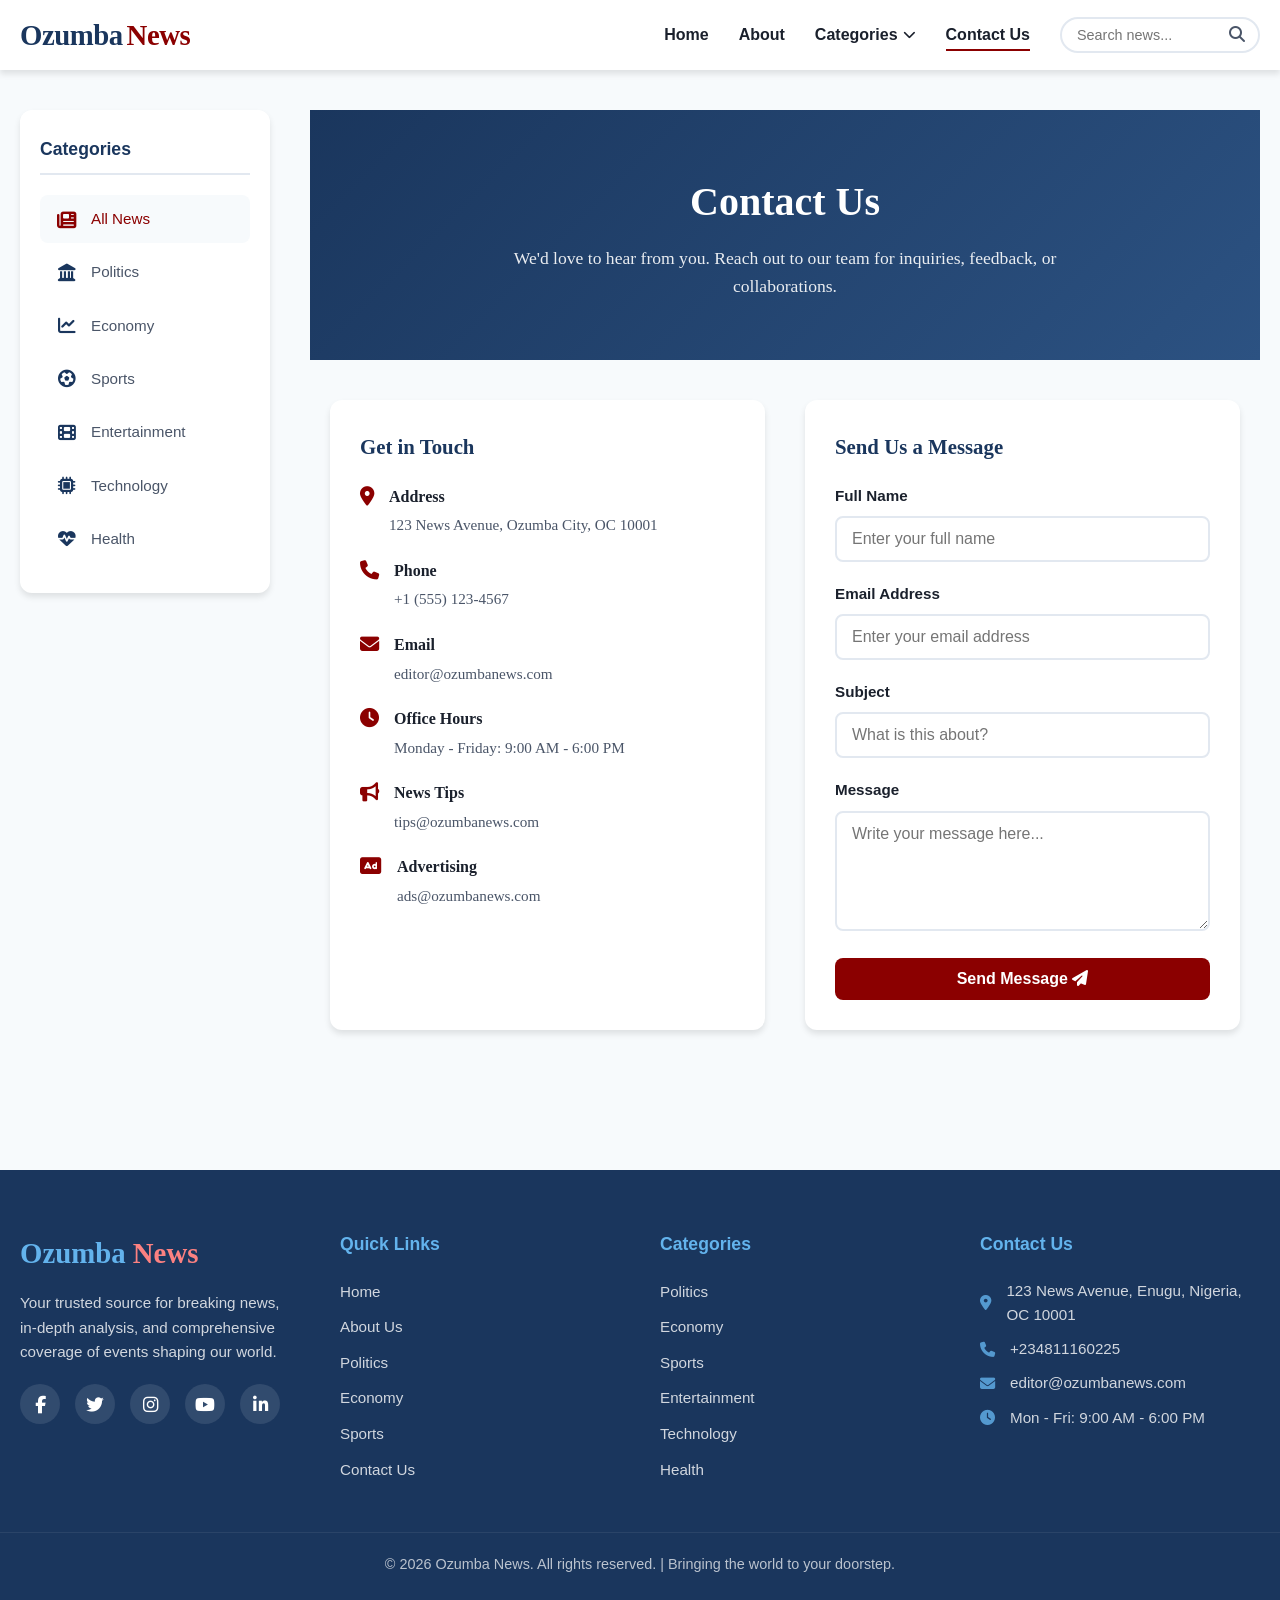
==== contact.html @ f5d657fe "initial commit" ====
<!DOCTYPE html>
<html lang="en">
<head>
    <meta charset="UTF-8">
    <meta name="viewport" content="width=device-width, initial-scale=1.0">
    <meta name="description" content="Ozumba News - Your trusted source for breaking news and comprehensive coverage">
    <title>Contact Us | Ozumba News</title>
    <!-- Font Awesome for Icons -->
    <link rel="stylesheet" href="https://cdnjs.cloudflare.com/ajax/libs/font-awesome/6.4.0/css/all.min.css">
    <!-- Custom Stylesheet -->
    <link rel="stylesheet" href="styles.css">
</head>
<body>
    <!-- ============================================
     HEADER SECTION - Navigation Bar
     ============================================ -->
    <header class="header">
        <div class="header-container">
            <!-- Logo -->
            <a href="index.html" class="logo">
                <span class="logo-ozumba">Ozumba</span>
                <span class="logo-news">News</span>
            </a>

            <!-- Navigation Menu -->
            <nav>
                <ul class="nav-menu">
                    
                    <li class="nav-item"><a href="index.html" class="nav-link ">Home</a></li>
                    <li class="nav-item"><a href="about.html" class="nav-link ">About</a></li>
                    <li class="nav-item dropdown">
                        <a href="#" class="nav-link dropdown-toggle ">
                            Categories <i class="fas fa-chevron-down"></i>
                        </a>
                        <ul class="dropdown-menu">
                            <li><a href="politics.html" class="dropdown-item">Politics</a></li>
                            <li><a href="economy.html" class="dropdown-item">Economy</a></li>
                            <li><a href="sports.html" class="dropdown-item">Sports</a></li>
                            <li><a href="entertainment.html" class="dropdown-item">Entertainment</a></li>
                            <li><a href="technology.html" class="dropdown-item">Technology</a></li>
                            <li><a href="health.html" class="dropdown-item">Health</a></li>
                        </ul>
                    </li>
                    <li class="nav-item"><a href="contact.html" class="nav-link active">Contact Us</a></li>
                    <!-- Search Box -->
                    <li class="nav-item search-box">
                        <input type="text" class="search-input" placeholder="Search news...">
                        <button class="search-btn"><i class="fas fa-search"></i></button>
                    </li>
                </ul>
            </nav>

            <!-- Hamburger Menu Button (Mobile) -->
            <button class="hamburger" aria-label="Toggle menu">
                <span></span>
                <span></span>
                <span></span>
            </button>
        </div>
    </header>

    

    <!-- ============================================
     MAIN CONTENT AREA
     ============================================ -->
    <div class="main-layout" id="latest-news">
        <!-- ============================================
     SIDEBAR SECTION - Category Navigation
     ============================================ -->
                <aside class="sidebar">
                    <h3 class="sidebar-title">Categories</h3>
                    <ul class="sidebar-menu">
                        
                    <li class="sidebar-item">
                        <a href="index.html" class="sidebar-link active">
                            <i class="fas fa-newspaper"></i>
                            <span>All News</span>
                        </a>
                    </li>
                    <li class="sidebar-item">
                        <a href="politics.html" class="sidebar-link ">
                            <i class="fas fa-landmark"></i>
                            <span>Politics</span>
                        </a>
                    </li>
                    <li class="sidebar-item">
                        <a href="economy.html" class="sidebar-link ">
                            <i class="fas fa-chart-line"></i>
                            <span>Economy</span>
                        </a>
                    </li>
                    <li class="sidebar-item">
                        <a href="sports.html" class="sidebar-link ">
                            <i class="fas fa-futbol"></i>
                            <span>Sports</span>
                        </a>
                    </li>
                    <li class="sidebar-item">
                        <a href="entertainment.html" class="sidebar-link ">
                            <i class="fas fa-film"></i>
                            <span>Entertainment</span>
                        </a>
                    </li>
                    <li class="sidebar-item">
                        <a href="technology.html" class="sidebar-link ">
                            <i class="fas fa-microchip"></i>
                            <span>Technology</span>
                        </a>
                    </li>
                    <li class="sidebar-item">
                        <a href="health.html" class="sidebar-link ">
                            <i class="fas fa-heartbeat"></i>
                            <span>Health</span>
                        </a>
                    </li>
                    </ul>
                </aside>

        <main class="content-area">
            <!-- Contact Page Banner -->
<div class="page-banner">
    <h1>Contact Us</h1>
    <p>We'd love to hear from you. Reach out to our team for inquiries, feedback, or collaborations.</p>
</div>

<div class="contact-grid">
    <!-- Contact Information -->
    <div class="contact-info">
        <h3>Get in Touch</h3>

        <div class="contact-detail">
            <i class="fas fa-map-marker-alt"></i>
            <div>
                <strong>Address</strong>
                <span>123 News Avenue, Ozumba City, OC 10001</span>
            </div>
        </div>

        <div class="contact-detail">
            <i class="fas fa-phone"></i>
            <div>
                <strong>Phone</strong>
                <span>+1 (555) 123-4567</span>
            </div>
        </div>

        <div class="contact-detail">
            <i class="fas fa-envelope"></i>
            <div>
                <strong>Email</strong>
                <span>editor@ozumbanews.com</span>
            </div>
        </div>

        <div class="contact-detail">
            <i class="fas fa-clock"></i>
            <div>
                <strong>Office Hours</strong>
                <span>Monday - Friday: 9:00 AM - 6:00 PM</span>
            </div>
        </div>

        <div class="contact-detail">
            <i class="fas fa-bullhorn"></i>
            <div>
                <strong>News Tips</strong>
                <span>tips@ozumbanews.com</span>
            </div>
        </div>

        <div class="contact-detail">
            <i class="fas fa-ad"></i>
            <div>
                <strong>Advertising</strong>
                <span>ads@ozumbanews.com</span>
            </div>
        </div>
    </div>

    <!-- Contact Form -->
    <div class="contact-form">
        <h3 style="font-size: 1.3rem; color: var(--primary-blue); margin-bottom: 20px;">Send Us a Message</h3>
        <form>
            <div class="form-group">
                <label for="name">Full Name</label>
                <input type="text" id="name" name="name" placeholder="Enter your full name" required>
            </div>
            <div class="form-group">
                <label for="email">Email Address</label>
                <input type="email" id="email" name="email" placeholder="Enter your email address" required>
            </div>
            <div class="form-group">
                <label for="subject">Subject</label>
                <input type="text" id="subject" name="subject" placeholder="What is this about?" required>
            </div>
            <div class="form-group">
                <label for="message">Message</label>
                <textarea id="message" name="message" placeholder="Write your message here..." required></textarea>
            </div>
            <button type="submit" class="submit-btn">Send Message <i class="fas fa-paper-plane"></i></button>
        </form>
    </div>
</div>
        </main>
    </div>

    <!-- ============================================
     FOOTER SECTION
     ============================================ -->
    <footer class="footer">
        <div class="footer-container">
            <!-- Brand Section -->
            <div class="footer-brand">
                <div class="footer-logo">
                    <span style="color: #63b3ed;">Ozumba</span>
                    <span style="color: #fc8181;">News</span>
                </div>
                <p class="footer-desc">
                    Your trusted source for breaking news, in-depth analysis, and comprehensive coverage of events shaping our world.
                </p>
                <div class="social-links">
                    <a href="#" class="social-link" aria-label="Facebook"><i class="fab fa-facebook-f"></i></a>
                    <a href="#" class="social-link" aria-label="Twitter"><i class="fab fa-twitter"></i></a>
                    <a href="#" class="social-link" aria-label="Instagram"><i class="fab fa-instagram"></i></a>
                    <a href="#" class="social-link" aria-label="YouTube"><i class="fab fa-youtube"></i></a>
                    <a href="#" class="social-link" aria-label="LinkedIn"><i class="fab fa-linkedin-in"></i></a>
                </div>
            </div>

            <!-- Quick Links -->
            <div class="footer-section">
                <h4>Quick Links</h4>
                <ul class="footer-links">
                    <li><a href="index.html">Home</a></li>
                    <li><a href="about.html">About Us</a></li>
                    <li><a href="politics.html">Politics</a></li>
                    <li><a href="economy.html">Economy</a></li>
                    <li><a href="sports.html">Sports</a></li>
                    <li><a href="contact.html">Contact Us</a></li>
                </ul>
            </div>

            <!-- Categories -->
            <div class="footer-section">
                <h4>Categories</h4>
                <ul class="footer-links">
                    <li><a href="politics.html">Politics</a></li>
                    <li><a href="economy.html">Economy</a></li>
                    <li><a href="sports.html">Sports</a></li>
                    <li><a href="entertainment.html">Entertainment</a></li>
                    <li><a href="technology.html">Technology</a></li>
                    <li><a href="health.html">Health</a></li>
                </ul>
            </div>

            <!-- Contact Info -->
            <div class="footer-section footer-contact">
                <h4>Contact Us</h4>
                <p><i class="fas fa-map-marker-alt"></i> 123 News Avenue, Enugu, Nigeria, OC 10001</p>
                <p><i class="fas fa-phone"></i> +234811160225</p>
                <p><i class="fas fa-envelope"></i> editor@ozumbanews.com</p>
                <p><i class="fas fa-clock"></i> Mon - Fri: 9:00 AM - 6:00 PM</p>
            </div>
        </div>

        <!-- Footer Bottom -->
        <div class="footer-bottom">
            <p>&copy; 2026 Ozumba News. All rights reserved. | Bringing the world to your doorstep.</p>
        </div>
    </footer>

    <!-- JavaScript -->
    <script src="script.js"></script>
</body>
</html>
---- styles.css ----
/* ============================================
   OZUMBA NEWS - COMPLETE NEWSPAPER WEBSITE
   ============================================ */

/* CSS Variables for consistent theming */
:root {
    --primary-blue: #1a365d;
    --primary-red: #8b0000;
    --accent-blue: #2c5282;
    --accent-red: #c53030;
    --light-bg: #f7fafc;
    --dark-text: #1a202c;
    --gray-text: #4a5568;
    --light-gray: #e2e8f0;
    --white: #ffffff;
    --shadow: 0 4px 6px rgba(0, 0, 0, 0.1);
    --shadow-lg: 0 10px 25px rgba(0, 0, 0, 0.15);
    --transition: all 0.3s ease;
}

/* Reset and Base Styles */
* {
    margin: 0;
    padding: 0;
    box-sizing: border-box;
}

html {
    scroll-behavior: smooth;
}

body {
    font-family: 'Georgia', 'Times New Roman', serif;
    line-height: 1.6;
    color: var(--dark-text);
    background-color: var(--light-bg);
}

a {
    text-decoration: none;
    color: inherit;
    transition: var(--transition);
}

img {
    max-width: 100%;
    height: auto;
    display: block;
}

/* ============================================
   HEADER SECTION
   ============================================ */
.header {
    background: var(--white);
    box-shadow: var(--shadow);
    position: sticky;
    top: 0;
    z-index: 1000;
    width: 100%;
}

.header-container {
    max-width: 1400px;
    margin: 0 auto;
    padding: 0 20px;
    display: flex;
    align-items: center;
    justify-content: space-between;
    height: 70px;
}

/* Logo Styling */
.logo {
    font-size: 1.8rem;
    font-weight: 800;
    letter-spacing: -0.5px;
    display: flex;
    align-items: center;
    gap: 4px;
}

.logo-ozumba {
    color: var(--primary-blue);
}

.logo-news {
    color: var(--primary-red);
}

.logo:hover {
    transform: scale(1.02);
}

/* Navigation Menu */
.nav-menu {
    display: flex;
    align-items: center;
    gap: 30px;
    list-style: none;
}

.nav-link {
    font-size: 1rem;
    font-weight: 600;
    color: var(--dark-text);
    padding: 8px 0;
    position: relative;
    font-family: 'Arial', sans-serif;
}

.nav-link::after {
    content: '';
    position: absolute;
    bottom: 0;
    left: 0;
    width: 0;
    height: 2px;
    background: var(--primary-red);
    transition: var(--transition);
}

.nav-link:hover::after,
.nav-link.active::after {
    width: 100%;
}

.nav-link:hover {
    color: var(--primary-red);
}

/* Dropdown Menu */
.dropdown {
    position: relative;
}

.dropdown-toggle {
    display: flex;
    align-items: center;
    gap: 5px;
    cursor: pointer;
}

.dropdown-toggle i {
    font-size: 0.8rem;
    transition: var(--transition);
}

.dropdown:hover .dropdown-toggle i {
    transform: rotate(180deg);
}

.dropdown-menu {
    position: absolute;
    top: 100%;
    left: 0;
    background: var(--white);
    min-width: 200px;
    box-shadow: var(--shadow-lg);
    border-radius: 8px;
    padding: 10px 0;
    opacity: 0;
    visibility: hidden;
    transform: translateY(10px);
    transition: var(--transition);
    list-style: none;
    margin-top: 10px;
}

.dropdown:hover .dropdown-menu {
    opacity: 1;
    visibility: visible;
    transform: translateY(0);
}

.dropdown-item {
    display: block;
    padding: 10px 20px;
    font-size: 0.95rem;
    color: var(--dark-text);
    font-family: 'Arial', sans-serif;
    transition: var(--transition);
}

.dropdown-item:hover {
    background: var(--light-bg);
    color: var(--primary-red);
    padding-left: 25px;
}

/* Search Box */
.search-box {
    position: relative;
    display: flex;
    align-items: center;
}

.search-input {
    border: 2px solid var(--light-gray);
    border-radius: 25px;
    padding: 8px 40px 8px 15px;
    width: 200px;
    font-size: 0.9rem;
    outline: none;
    transition: var(--transition);
    font-family: 'Arial', sans-serif;
}

.search-input:focus {
    border-color: var(--primary-blue);
    width: 250px;
}

.search-btn {
    position: absolute;
    right: 5px;
    background: none;
    border: none;
    color: var(--gray-text);
    cursor: pointer;
    padding: 5px 10px;
    font-size: 1rem;
}

.search-btn:hover {
    color: var(--primary-blue);
}

/* Hamburger Menu (Mobile) */
.hamburger {
    display: none;
    flex-direction: column;
    gap: 5px;
    cursor: pointer;
    padding: 5px;
    background: none;
    border: none;
}

.hamburger span {
    display: block;
    width: 25px;
    height: 3px;
    background: var(--dark-text);
    border-radius: 3px;
    transition: var(--transition);
}

.hamburger.active span:nth-child(1) {
    transform: rotate(45deg) translate(5px, 5px);
}

.hamburger.active span:nth-child(2) {
    opacity: 0;
}

.hamburger.active span:nth-child(3) {
    transform: rotate(-45deg) translate(7px, -6px);
}

/* ============================================
   HERO SECTION
   ============================================ */
.hero-section {
    position: relative;
    height: 500px;
    overflow: hidden;
    display: flex;
    align-items: center;
    justify-content: center;
}

.hero-bg {
    position: absolute;
    top: 0;
    left: 0;
    width: 100%;
    height: 100%;
    object-fit: cover;
    filter: brightness(0.4);
}

.hero-overlay {
    position: absolute;
    top: 0;
    left: 0;
    width: 100%;
    height: 100%;
    background: linear-gradient(135deg, rgba(26, 54, 93, 0.8) 0%, rgba(139, 0, 0, 0.6) 100%);
}

.hero-content {
    position: relative;
    z-index: 2;
    text-align: center;
    color: var(--white);
    max-width: 800px;
    padding: 0 20px;
}

.hero-title {
    font-size: 3rem;
    font-weight: 800;
    margin-bottom: 15px;
    text-shadow: 2px 2px 4px rgba(0,0,0,0.3);
    line-height: 1.2;
}

.hero-title .ozumba { color: #63b3ed; }
.hero-title .news { color: #fc8181; }

.hero-subtitle {
    font-size: 1.2rem;
    font-weight: 400;
    opacity: 0.9;
    max-width: 600px;
    margin: 0 auto;
    line-height: 1.6;
}

.hero-cta {
    display: inline-block;
    margin-top: 25px;
    padding: 12px 30px;
    background: var(--primary-red);
    color: var(--white);
    border-radius: 30px;
    font-weight: 600;
    font-family: 'Arial', sans-serif;
    transition: var(--transition);
    border: 2px solid transparent;
}

.hero-cta:hover {
    background: transparent;
    border-color: var(--white);
    transform: translateY(-2px);
}

/* ============================================
   MAIN LAYOUT (Sidebar + Content)
   ============================================ */
.main-layout {
    max-width: 1400px;
    margin: 0 auto;
    padding: 40px 20px;
    display: grid;
    grid-template-columns: 250px 1fr;
    gap: 40px;
}

/* ============================================
   SIDEBAR SECTION
   ============================================ */
.sidebar {
    background: var(--white);
    border-radius: 12px;
    padding: 25px 20px;
    box-shadow: var(--shadow);
    height: fit-content;
    position: sticky;
    top: 90px;
}

.sidebar-title {
    font-size: 1.1rem;
    font-weight: 700;
    color: var(--primary-blue);
    margin-bottom: 20px;
    padding-bottom: 10px;
    border-bottom: 2px solid var(--light-gray);
    font-family: 'Arial', sans-serif;
}

.sidebar-menu {
    list-style: none;
}

.sidebar-item {
    margin-bottom: 5px;
}

.sidebar-link {
    display: flex;
    align-items: center;
    gap: 12px;
    padding: 12px 15px;
    border-radius: 8px;
    font-size: 0.95rem;
    font-weight: 500;
    color: var(--gray-text);
    transition: var(--transition);
    font-family: 'Arial', sans-serif;
}

.sidebar-link i {
    font-size: 1.1rem;
    width: 24px;
    text-align: center;
    color: var(--primary-blue);
    transition: var(--transition);
}

.sidebar-link:hover,
.sidebar-link.active {
    background: var(--light-bg);
    color: var(--primary-red);
}

.sidebar-link:hover i,
.sidebar-link.active i {
    color: var(--primary-red);
    transform: scale(1.1);
}

/* ============================================
   BODY CONTENT - NEWS CARDS
   ============================================ */
.content-area {
    min-width: 0;
}

.section-header {
    display: flex;
    align-items: center;
    justify-content: space-between;
    margin-bottom: 25px;
    padding-bottom: 15px;
    border-bottom: 3px solid var(--primary-blue);
}

.section-title {
    font-size: 1.5rem;
    font-weight: 700;
    color: var(--primary-blue);
    display: flex;
    align-items: center;
    gap: 10px;
}

.section-title i {
    color: var(--primary-red);
}

.view-all {
    font-size: 0.9rem;
    color: var(--primary-red);
    font-weight: 600;
    font-family: 'Arial', sans-serif;
}

.view-all:hover {
    text-decoration: underline;
}

/* News Grid */
.news-grid {
    display: grid;
    grid-template-columns: repeat(auto-fill, minmax(300px, 1fr));
    gap: 25px;
    margin-bottom: 40px;
}

.news-card {
    background: var(--white);
    border-radius: 12px;
    overflow: hidden;
    box-shadow: var(--shadow);
    transition: var(--transition);
}

.news-card:hover {
    transform: translateY(-5px);
    box-shadow: var(--shadow-lg);
}

.news-image {
    width: 100%;
    height: 200px;
    object-fit: cover;
    transition: var(--transition);
}

.news-card:hover .news-image {
    transform: scale(1.05);
}

.news-image-wrapper {
    overflow: hidden;
    position: relative;
}

.news-category-tag {
    position: absolute;
    top: 15px;
    left: 15px;
    background: var(--primary-red);
    color: var(--white);
    padding: 5px 12px;
    border-radius: 20px;
    font-size: 0.75rem;
    font-weight: 600;
    font-family: 'Arial', sans-serif;
    text-transform: uppercase;
    letter-spacing: 0.5px;
}

.news-body {
    padding: 20px;
}

.news-date {
    font-size: 0.8rem;
    color: var(--gray-text);
    margin-bottom: 8px;
    font-family: 'Arial', sans-serif;
}

.news-headline {
    font-size: 1.1rem;
    font-weight: 700;
    color: var(--dark-text);
    line-height: 1.4;
    margin-bottom: 10px;
}

.news-excerpt {
    font-size: 0.9rem;
    color: var(--gray-text);
    line-height: 1.5;
    margin-bottom: 15px;
}

.read-more {
    display: inline-flex;
    align-items: center;
    gap: 8px;
    color: var(--primary-red);
    font-weight: 600;
    font-size: 0.9rem;
    font-family: 'Arial', sans-serif;
    transition: var(--transition);
}

.read-more:hover {
    gap: 12px;
    color: var(--primary-blue);
}

/* Featured News (Larger Card) */
.featured-news {
    grid-column: span 2;
    display: grid;
    grid-template-columns: 1fr 1fr;
    gap: 0;
}

.featured-news .news-image-wrapper {
    height: 100%;
}

.featured-news .news-image {
    height: 100%;
    min-height: 300px;
}

.featured-news .news-body {
    display: flex;
    flex-direction: column;
    justify-content: center;
    padding: 30px;
}

.featured-news .news-headline {
    font-size: 1.5rem;
}

/* ============================================
   FOOTER SECTION
   ============================================ */
.footer {
    background: var(--primary-blue);
    color: var(--white);
    padding: 60px 0 20px;
    margin-top: 60px;
}

.footer-container {
    max-width: 1400px;
    margin: 0 auto;
    padding: 0 20px;
    display: grid;
    grid-template-columns: repeat(4, 1fr);
    gap: 40px;
}

.footer-brand .footer-logo {
    font-size: 1.8rem;
    font-weight: 800;
    margin-bottom: 15px;
}

.footer-brand .footer-desc {
    font-size: 0.95rem;
    opacity: 0.8;
    line-height: 1.6;
    font-family: 'Arial', sans-serif;
}

.footer-section h4 {
    font-size: 1.1rem;
    font-weight: 700;
    margin-bottom: 20px;
    color: #63b3ed;
    font-family: 'Arial', sans-serif;
}

.footer-links {
    list-style: none;
}

.footer-links li {
    margin-bottom: 10px;
}

.footer-links a {
    font-size: 0.95rem;
    opacity: 0.8;
    transition: var(--transition);
    font-family: 'Arial', sans-serif;
}

.footer-links a:hover {
    opacity: 1;
    color: #fc8181;
    padding-left: 5px;
}

.footer-contact p {
    font-size: 0.95rem;
    opacity: 0.8;
    margin-bottom: 10px;
    display: flex;
    align-items: center;
    gap: 10px;
    font-family: 'Arial', sans-serif;
}

.footer-contact i {
    color: #63b3ed;
    width: 20px;
}

/* Social Media Icons */
.social-links {
    display: flex;
    gap: 15px;
    margin-top: 20px;
}

.social-link {
    width: 40px;
    height: 40px;
    border-radius: 50%;
    background: rgba(255,255,255,0.1);
    display: flex;
    align-items: center;
    justify-content: center;
    font-size: 1.1rem;
    transition: var(--transition);
}

.social-link:hover {
    background: var(--primary-red);
    transform: translateY(-3px);
}

/* Footer Bottom */
.footer-bottom {
    max-width: 1400px;
    margin: 40px auto 0;
    padding: 20px;
    border-top: 1px solid rgba(255,255,255,0.1);
    text-align: center;
    font-size: 0.9rem;
    opacity: 0.7;
    font-family: 'Arial', sans-serif;
}

/* ============================================
   RESPONSIVE DESIGN
   ============================================ */
@media (max-width: 1024px) {
    .main-layout {
        grid-template-columns: 1fr;
    }

    .sidebar {
        position: static;
        display: grid;
        grid-template-columns: repeat(auto-fit, minmax(150px, 1fr));
        gap: 10px;
    }

    .sidebar-menu {
        display: grid;
        grid-template-columns: repeat(auto-fit, minmax(150px, 1fr));
        gap: 5px;
    }

    .featured-news {
        grid-column: span 1;
        grid-template-columns: 1fr;
    }

    .footer-container {
        grid-template-columns: repeat(2, 1fr);
    }
}

@media (max-width: 768px) {
    .header-container {
        height: 60px;
    }

    .logo {
        font-size: 1.4rem;
    }

    .hamburger {
        display: flex;
    }

    .nav-menu {
        position: fixed;
        top: 60px;
        left: -100%;
        width: 100%;
        height: calc(100vh - 60px);
        background: var(--white);
        flex-direction: column;
        padding: 30px 20px;
        gap: 0;
        transition: var(--transition);
        overflow-y: auto;
        box-shadow: var(--shadow-lg);
    }

    .nav-menu.active {
        left: 0;
    }

    .nav-item {
        width: 100%;
        border-bottom: 1px solid var(--light-gray);
    }

    .nav-link {
        display: block;
        padding: 15px 0;
        font-size: 1.1rem;
    }

    .dropdown-menu {
        position: static;
        opacity: 1;
        visibility: visible;
        transform: none;
        box-shadow: none;
        padding: 0 0 0 20px;
        display: none;
    }

    .dropdown.active .dropdown-menu {
        display: block;
    }

    .dropdown-toggle {
        justify-content: space-between;
    }

    .search-box {
        width: 100%;
        margin-top: 15px;
    }

    .search-input {
        width: 100%;
    }

    .search-input:focus {
        width: 100%;
    }

    .hero-section {
        height: 400px;
    }

    .hero-title {
        font-size: 2rem;
    }

    .hero-subtitle {
        font-size: 1rem;
    }

    .news-grid {
        grid-template-columns: 1fr;
    }

    .featured-news .news-image {
        min-height: 200px;
    }

    .footer-container {
        grid-template-columns: 1fr;
        gap: 30px;
    }

    .sidebar {
        display: none; /* Hide sidebar on mobile, use nav instead */
    }

    .main-layout {
        padding: 20px 15px;
    }
}

@media (max-width: 480px) {
    .hero-title {
        font-size: 1.5rem;
    }

    .section-title {
        font-size: 1.2rem;
    }

    .news-headline {
        font-size: 1rem;
    }
}

/* ============================================
   UTILITY CLASSES
   ============================================ */
.container {
    max-width: 1400px;
    margin: 0 auto;
    padding: 0 20px;
}

.text-center { text-align: center; }
.mt-20 { margin-top: 20px; }
.mb-20 { margin-bottom: 20px; }

/* Breaking News Ticker */
.ticker {
    background: var(--primary-red);
    color: var(--white);
    padding: 10px 0;
    overflow: hidden;
    position: relative;
}

.ticker-content {
    display: flex;
    animation: ticker 30s linear infinite;
    white-space: nowrap;
}

.ticker-item {
    padding: 0 40px;
    font-size: 0.9rem;
    font-weight: 600;
    font-family: 'Arial', sans-serif;
}

@keyframes ticker {
    0% { transform: translateX(0); }
    100% { transform: translateX(-50%); }
}

.ticker-label {
    background: var(--dark-text);
    color: var(--white);
    padding: 10px 20px;
    font-weight: 700;
    font-size: 0.85rem;
    text-transform: uppercase;
    font-family: 'Arial', sans-serif;
    position: absolute;
    left: 0;
    z-index: 2;
}

/* Page Banner for Category Pages */
.page-banner {
    background: linear-gradient(135deg, var(--primary-blue) 0%, var(--accent-blue) 100%);
    color: var(--white);
    padding: 60px 20px;
    text-align: center;
}

.page-banner h1 {
    font-size: 2.5rem;
    margin-bottom: 10px;
}

.page-banner p {
    font-size: 1.1rem;
    opacity: 0.9;
    max-width: 600px;
    margin: 0 auto;
}

/* About Page Styles */
.about-content {
    max-width: 900px;
    margin: 0 auto;
    padding: 40px 20px;
}

.about-section {
    margin-bottom: 40px;
}

.about-section h2 {
    font-size: 1.8rem;
    color: var(--primary-blue);
    margin-bottom: 20px;
    padding-bottom: 10px;
    border-bottom: 2px solid var(--light-gray);
}

.about-section p {
    font-size: 1.05rem;
    line-height: 1.8;
    color: var(--gray-text);
    margin-bottom: 15px;
}

.team-grid {
    display: grid;
    grid-template-columns: repeat(auto-fit, minmax(250px, 1fr));
    gap: 30px;
    margin-top: 30px;
}

.team-card {
    background: var(--white);
    border-radius: 12px;
    padding: 30px;
    text-align: center;
    box-shadow: var(--shadow);
    transition: var(--transition);
}

.team-card:hover {
    transform: translateY(-5px);
    box-shadow: var(--shadow-lg);
}

.team-avatar {
    width: 100px;
    height: 100px;
    border-radius: 50%;
    background: linear-gradient(135deg, var(--primary-blue), var(--primary-red));
    display: flex;
    align-items: center;
    justify-content: center;
    margin: 0 auto 15px;
    font-size: 2.5rem;
    color: var(--white);
}

.team-name {
    font-size: 1.2rem;
    font-weight: 700;
    margin-bottom: 5px;
}

.team-role {
    font-size: 0.9rem;
    color: var(--primary-red);
    font-weight: 600;
    font-family: 'Arial', sans-serif;
}

/* Contact Page Styles */
.contact-grid {
    display: grid;
    grid-template-columns: 1fr 1fr;
    gap: 40px;
    max-width: 1000px;
    margin: 40px auto;
    padding: 0 20px;
}

.contact-info {
    background: var(--white);
    border-radius: 12px;
    padding: 30px;
    box-shadow: var(--shadow);
}

.contact-info h3 {
    font-size: 1.3rem;
    color: var(--primary-blue);
    margin-bottom: 20px;
}

.contact-detail {
    display: flex;
    align-items: flex-start;
    gap: 15px;
    margin-bottom: 20px;
}

.contact-detail i {
    font-size: 1.2rem;
    color: var(--primary-red);
    margin-top: 3px;
}

.contact-detail div strong {
    display: block;
    margin-bottom: 3px;
    color: var(--dark-text);
}

.contact-detail div span {
    color: var(--gray-text);
    font-size: 0.95rem;
}

.contact-form {
    background: var(--white);
    border-radius: 12px;
    padding: 30px;
    box-shadow: var(--shadow);
}

.form-group {
    margin-bottom: 20px;
}

.form-group label {
    display: block;
    margin-bottom: 8px;
    font-weight: 600;
    color: var(--dark-text);
    font-size: 0.95rem;
    font-family: 'Arial', sans-serif;
}

.form-group input,
.form-group textarea {
    width: 100%;
    padding: 12px 15px;
    border: 2px solid var(--light-gray);
    border-radius: 8px;
    font-size: 1rem;
    font-family: 'Arial', sans-serif;
    outline: none;
    transition: var(--transition);
}

.form-group input:focus,
.form-group textarea:focus {
    border-color: var(--primary-blue);
}

.form-group textarea {
    min-height: 120px;
    resize: vertical;
}

.submit-btn {
    background: var(--primary-red);
    color: var(--white);
    border: none;
    padding: 12px 30px;
    border-radius: 8px;
    font-size: 1rem;
    font-weight: 600;
    cursor: pointer;
    transition: var(--transition);
    font-family: 'Arial', sans-serif;
    width: 100%;
}

.submit-btn:hover {
    background: var(--accent-red);
    transform: translateY(-2px);
}

@media (max-width: 768px) {
    .contact-grid {
        grid-template-columns: 1fr;
    }

    .page-banner h1 {
        font-size: 1.8rem;
    }
}
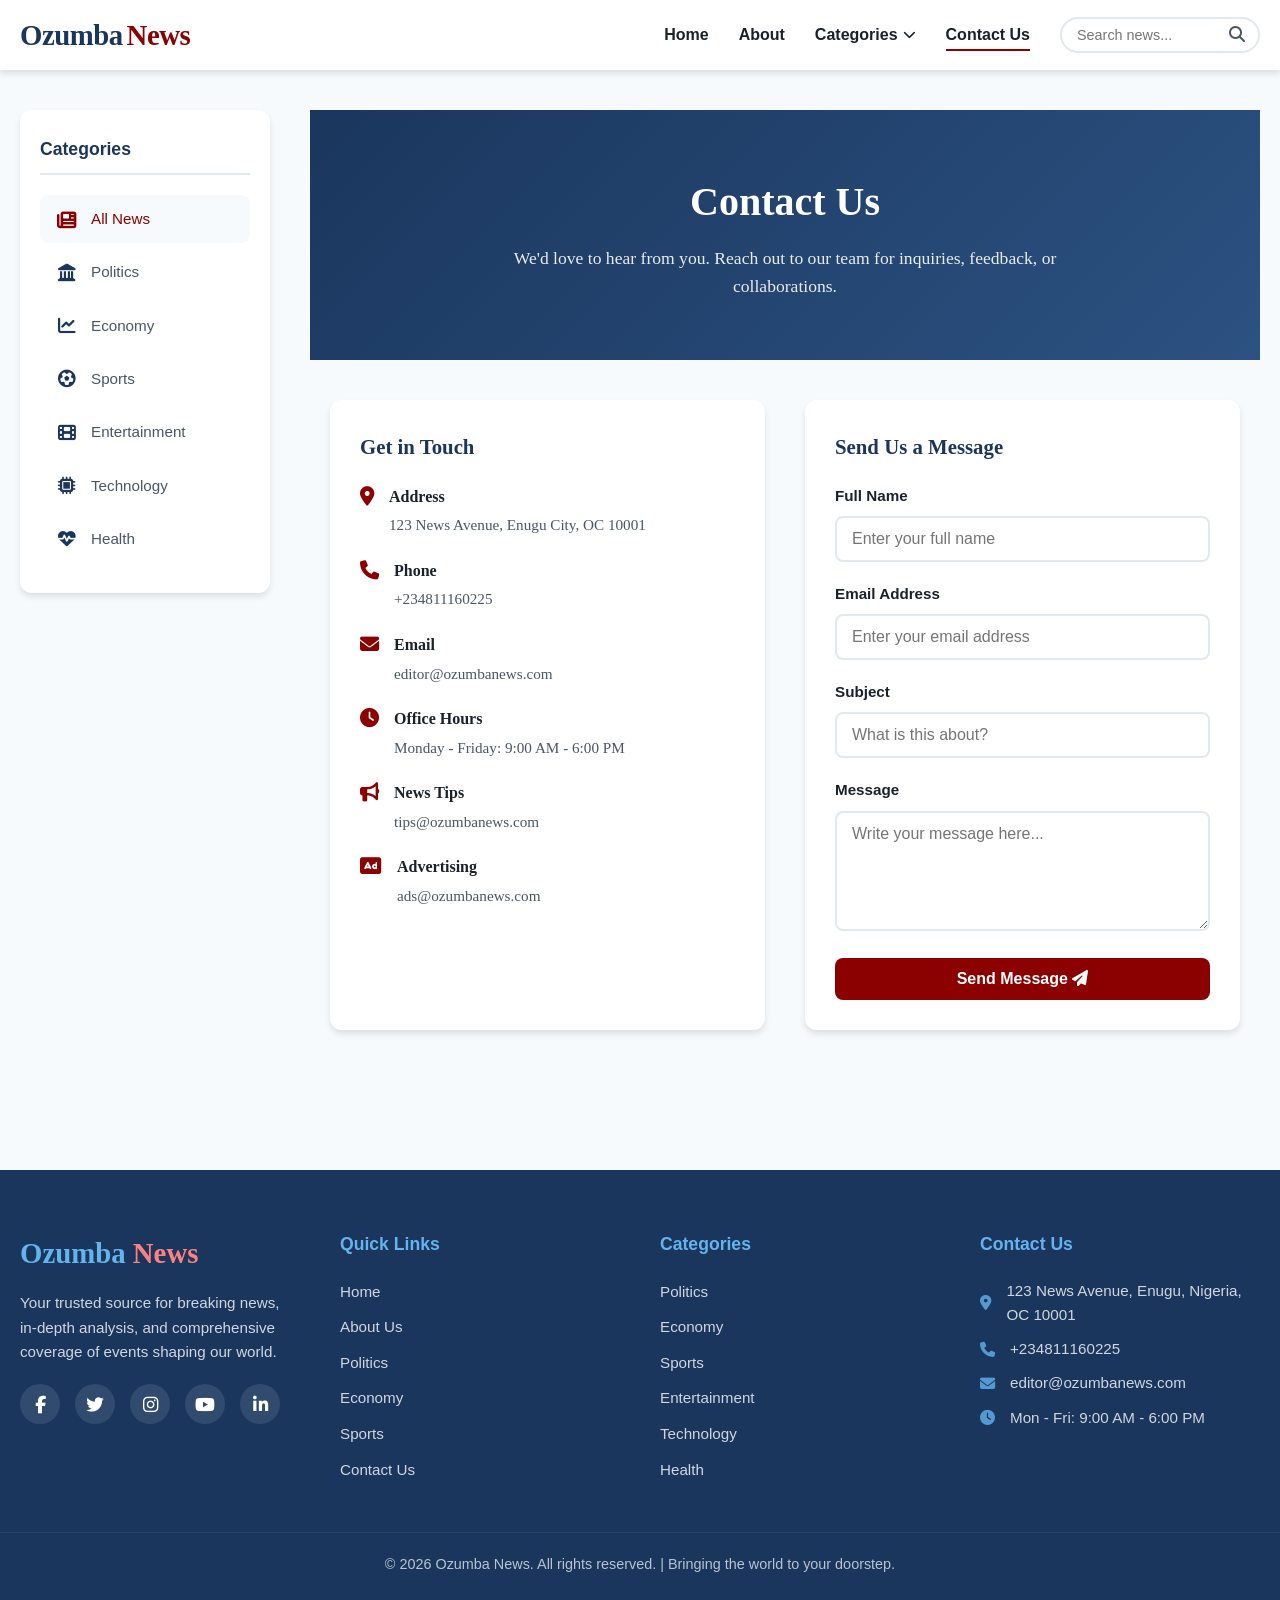
==== commit 34d8f8e4: "added phone number to contacts" ====
--- a/contact.html
+++ b/contact.html
@@ -133,7 +133,7 @@
             <i class="fas fa-map-marker-alt"></i>
             <div>
                 <strong>Address</strong>
-                <span>123 News Avenue, Ozumba City, OC 10001</span>
+                <span>123 News Avenue, Enugu City, OC 10001</span>
             </div>
         </div>
 
@@ -141,7 +141,7 @@
             <i class="fas fa-phone"></i>
             <div>
                 <strong>Phone</strong>
-                <span>+1 (555) 123-4567</span>
+                <span>+234811160225</span>
             </div>
         </div>
 
